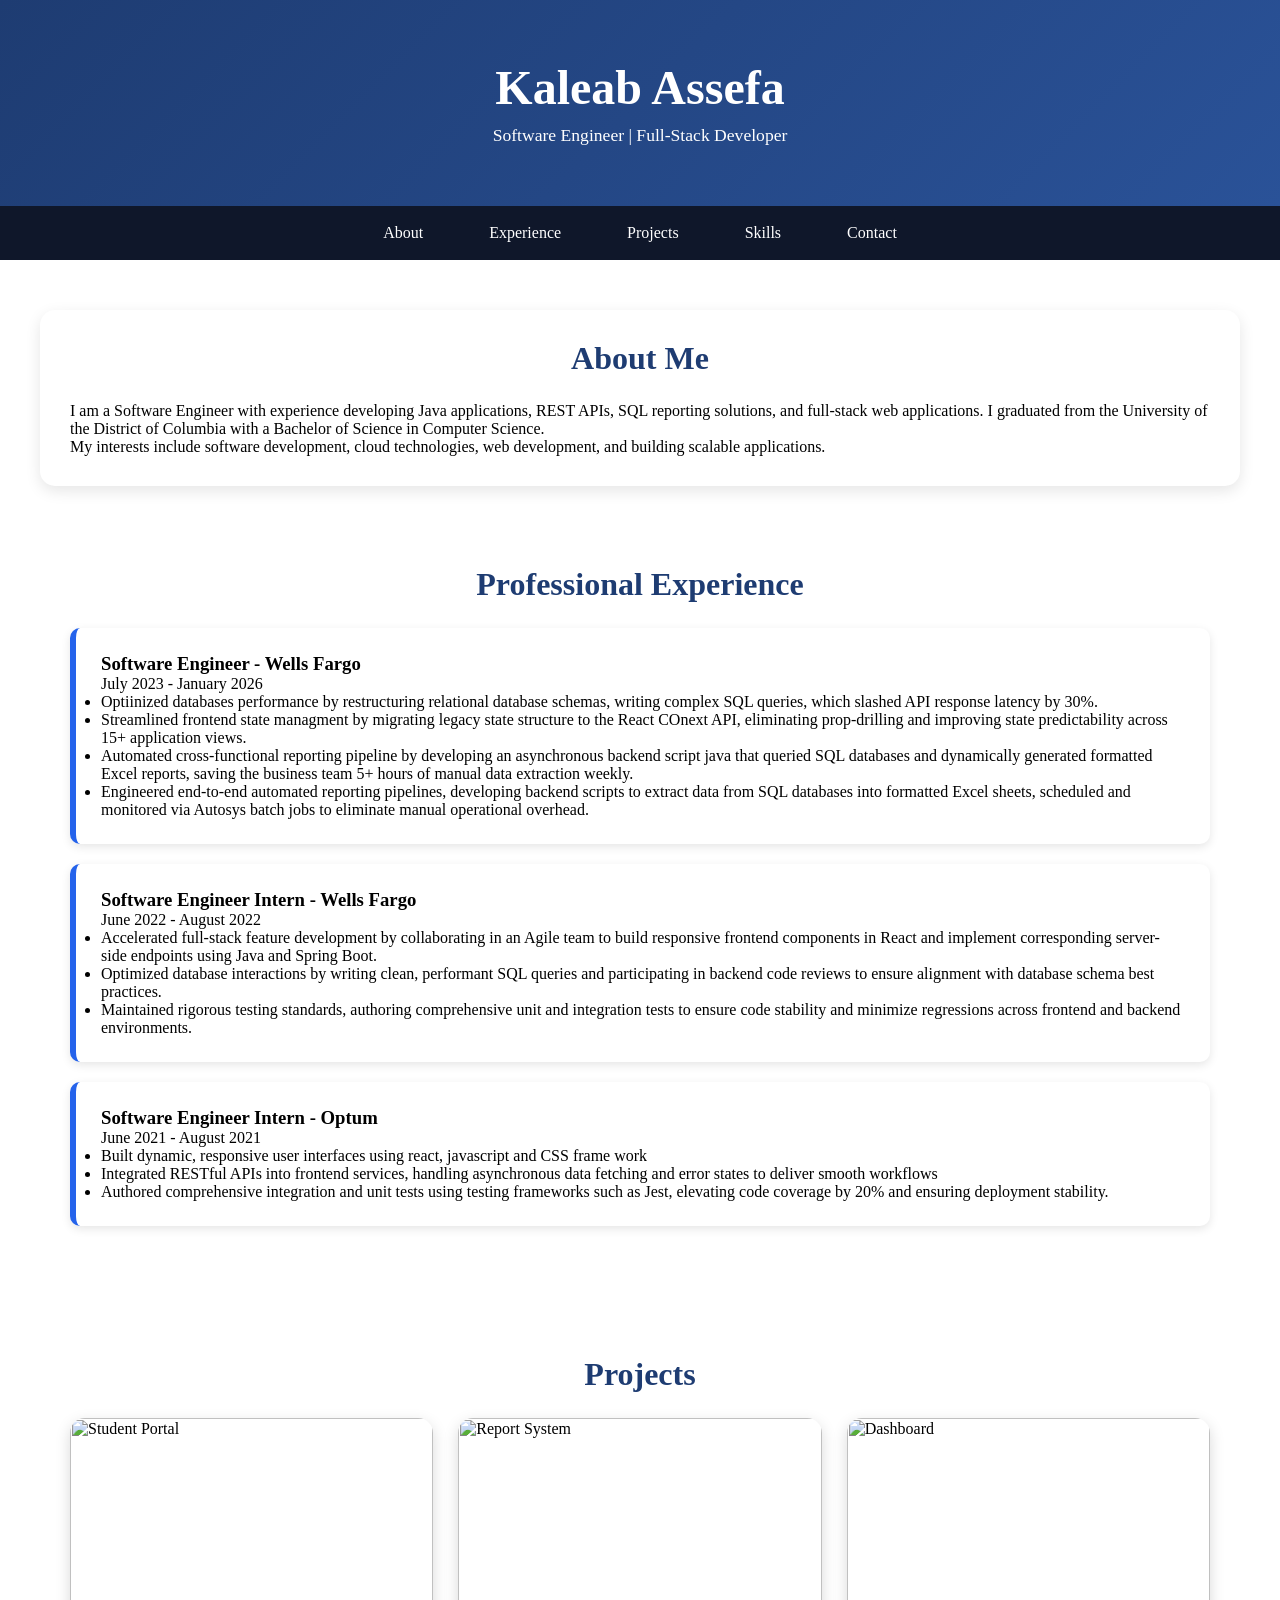
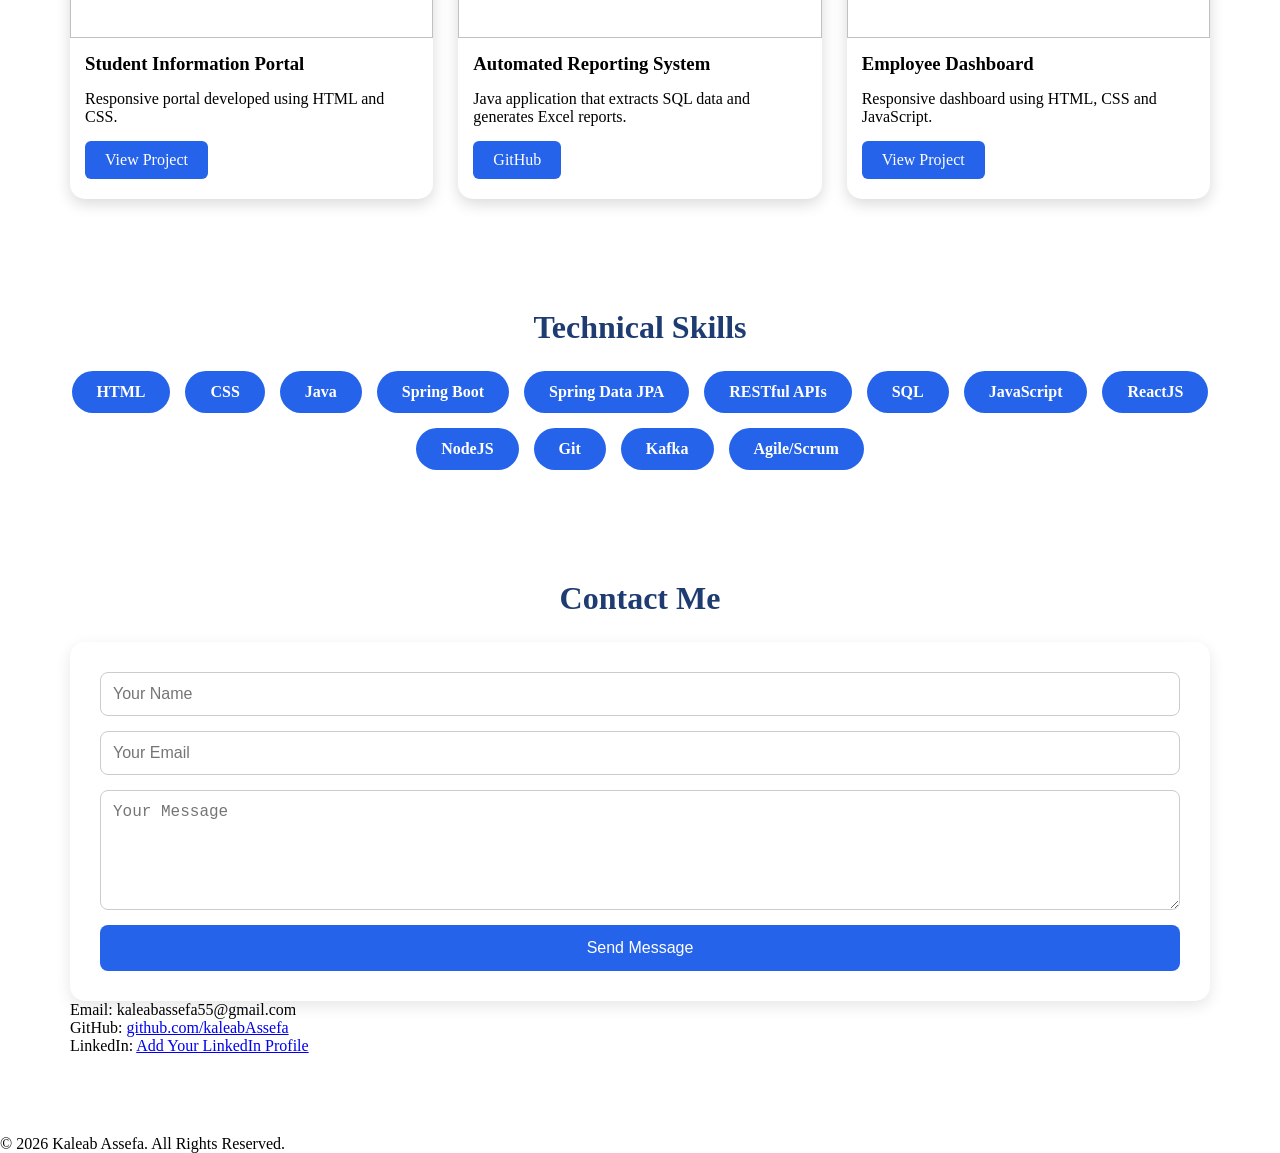
==== index.html @ f35e2665 "Adding first batch of HTML & CSS changes for the portfolio website" ====
<html lang="en">
<head>
    <meta charset="UTF-8">
    <meta name="viewport" content="width=device-width, initial-scale=1.0">
    <link rel="stylesheet" href="style.css">
    <title>Kaleab Assefa</title>
</head>
<body>
    <header>
    <h1>Kaleab Assefa</h1>
    <p>Software Engineer | Full-Stack Developer</p>
</header>

<nav>
    <ul>
        <li><a href="#about">About</a></li>
        <li><a href="#experience">Experience</a></li>
        <li><a href="#projects">Projects</a></li>
        <li><a href="#skills">Skills</a></li>
        <li><a href="#contact">Contact</a></li>
    </ul>
</nav>

<section id="about">
    <h2>About Me</h2>

    <p>
        I am a Software Engineer with experience developing Java applications,
        REST APIs, SQL reporting solutions, and full-stack web applications.
        I graduated from the University of the District of Columbia with a
        Bachelor of Science in Computer Science.
    </p>

    <p>
        My interests include software development, cloud technologies,
        web development, and building scalable applications.
    </p>
</section>

<section id="experience">
    <h2>Professional Experience</h2>

    <article>
        <h3>Software Engineer - Wells Fargo</h3>
        <p>July 2023 - January 2026</p>

        <ul>
            <li>Optiinized databases performance by restructuring relational database schemas, writing complex SQL queries, which slashed API response latency by 30%.</li>
            <li>Streamlined frontend state managment by migrating legacy state structure to the React COnext API, eliminating prop-drilling and improving state predictability across 15+ application views.</li>
            <li>Automated cross-functional reporting pipeline by developing an asynchronous backend script java that queried SQL databases and dynamically generated formatted Excel reports, saving the business team 5+ hours of manual data extraction weekly.</li>
            <li>Engineered end-to-end automated reporting pipelines, developing backend scripts to extract data from SQL databases into formatted Excel sheets, scheduled and monitored via Autosys batch jobs to eliminate manual operational overhead.</li>
        </ul>
    </article>

    <article>
        <h3>Software Engineer Intern - Wells Fargo</h3>
        <p>June 2022 - August 2022</p>

        <ul>
            <li>Accelerated full-stack feature development by collaborating in an Agile team to build responsive frontend components in React and implement corresponding server-side endpoints using Java and Spring Boot.</li>
            <li>Optimized database interactions by writing clean, performant SQL queries and participating in backend code reviews to ensure alignment with database schema best practices.</li>
            <li>Maintained rigorous testing standards, authoring comprehensive unit and integration tests to ensure code stability and minimize regressions across frontend and backend environments.</li>
        </ul>
    </article>

    <article>
        <h3>Software Engineer Intern - Optum</h3>
        <p>June 2021 - August 2021</p>

        <ul>
            <li>Built dynamic, responsive user interfaces using react, javascript and CSS frame work</li>
            <li>Integrated RESTful APIs into frontend services, handling asynchronous data fetching and error states to deliver smooth workflows</li>
            <li>Authored comprehensive integration and unit tests using testing frameworks such as Jest, elevating code coverage by 20% and ensuring deployment stability.</li>
        </ul>
    </article>
</section>

<section id="projects">
    <h2>Projects</h2>

    <div class="project-container">

        <div class="project-card">
            <img src="images/student-portal.png" alt="Student Portal">
            <h3>Student Information Portal</h3>
            <p>
                Responsive portal developed using HTML and CSS.
            </p>
            <a href="#">View Project</a>
        </div>

        <div class="project-card">
            <img src="images/report-system.png" alt="Report System">
            <h3>Automated Reporting System</h3>
            <p>
                Java application that extracts SQL data and generates Excel reports.
            </p>
            <a href="#">GitHub</a>
        </div>

        <div class="project-card">
            <img src="images/employee-dashboard.png" alt="Dashboard">
            <h3>Employee Dashboard</h3>
            <p>
                Responsive dashboard using HTML, CSS and JavaScript.
            </p>
            <a href="#">View Project</a>
        </div>

    </div>
</section>

<section id="skills">
    <h2>Technical Skills</h2>

    <div class="skills-container">

        <div class="skill-box">HTML</div>
        <div class="skill-box">CSS</div>
        <div class="skill-box">Java</div>
        <div class="skill-box">Spring Boot</div>
        <div class="skill-box">Spring Data JPA</div>
        <div class="skill-box">RESTful APIs</div>
        <div class="skill-box">SQL</div>
        <div class="skill-box">JavaScript</div>
        <div class="skill-box">ReactJS</div>
        <div class="skill-box">NodeJS</div>
        <div class="skill-box">Git</div>
        <div class="skill-box">Kafka</div>
        <div class="skill-box">Agile/Scrum</div>


    </div>
</section>

<section id="contact">
    <h2>Contact Me</h2>

    <form>

        <input type="text" placeholder="Your Name" required>

        <input type="email" placeholder="Your Email" required>

        <textarea placeholder="Your Message"></textarea>

        <button type="submit">Send Message</button>

    </form>

    <div class="contact-links">
        <p>Email: kaleabassefa55@gmail.com</p>
        <p>
            GitHub:
            <a href="https://github.com/kaleabAssefa" target="_blank">
                github.com/kaleabAssefa
            </a>
        </p>

        <p>
            LinkedIn:
            <a href="#" target="_blank">
                Add Your LinkedIn Profile
            </a>
        </p>
    </div>
</section>

<footer>
    <p>&copy; 2026 Kaleab Assefa. All Rights Reserved.</p>
</footer>
    
</body>
</html>
---- style.css ----
/* Global styling */

* {
    margin: 0;
    padding: 0;
    box-sizing: border-box;
}

html {
    scroll-behavior: smooth;
}

/* header section */
header {
    background: linear-gradient(135deg, #1e3c72, #2a5298);
    color: white;
    text-align: center;
    padding: 60px 20px;
}

header h1 {
    font-size: 3rem;
    margin-bottom: 10px;
}

header p {
    font-size: 1.1rem;
}

/* Navigation Bar */

nav {
    background-color: #0f172a;
    position: sticky;
    top: 0;
    z-index: 100;
}

nav ul {
    display: flex;
    justify-content: center;
    list-style: none;
    flex-wrap: wrap;
}

nav li {
    margin: 0 15px;
}

nav a {
    display: block;
    color: white;
    text-decoration: none;
    padding: 18px;
    transition: 0.3s;
}

nav a:hover {
    color: #38bdf8;
    transform: translateY(-2px);
}
/* Section Styling */
section {
    max-width: 1200px;
    margin: 50px auto;
    padding: 30px;
}

section h2 {
    text-align: center;
    color: #1e3c72;
    margin-bottom: 25px;
    font-size: 2rem;
}
/* About Section Card */
#about {
    background: white;
    border-radius: 15px;
    padding: 30px;
    box-shadow: 0 5px 15px rgba(0,0,0,0.1);
}

/* Experience Cards */
article {
    background: white;
    padding: 25px;
    margin-bottom: 20px;
    border-left: 6px solid #2563eb;
    border-radius: 10px;
    box-shadow: 0 3px 10px rgba(0,0,0,0.1);
}

article:hover {
    transform: translateY(-5px);
    transition: 0.3s;
}

/* Project Grid */
.project-container {
    display: grid;
    grid-template-columns: repeat(auto-fit, minmax(320px, 1fr));
    gap: 25px;
}

.project-card {
    background: white;
    border-radius: 15px;
    overflow: hidden;
    box-shadow: 0 5px 15px rgba(0,0,0,0.15);
    transition: 0.4s;
}

.project-card:hover {
    transform: translateY(-10px);
}

.project-card img {
    width: 100%;
    height: 220px;
    object-fit: cover;
}

.project-card h3 {
    padding: 15px;
}

.project-card p {
    padding: 0 15px 15px;
}

.project-card a {
    display: inline-block;
    margin: 0 15px 20px;
    padding: 10px 20px;
    background: #2563eb;
    color: white;
    border-radius: 6px;
    text-decoration: none;
}

.project-card a:hover {
    background: #1d4ed8;
}

/* Skills Section  */
.skills-container {
    display: flex;
    flex-wrap: wrap;
    justify-content: center;
    gap: 15px;
}

.skill-box {
    background: #2563eb;
    color: white;
    padding: 12px 25px;
    border-radius: 25px;
    font-weight: bold;
    transition: 0.3s;
}

.skill-box:hover {
    background: #1e40af;
    transform: scale(1.1);
}

/* Contact form */
form {
    background: white;
    padding: 30px;
    border-radius: 15px;
    box-shadow: 0 5px 15px rgba(0,0,0,0.1);

    display: flex;
    flex-direction: column;
    gap: 15px;
}

input,
textarea {
    padding: 12px;
    border: 1px solid #ccc;
    border-radius: 8px;
    font-size: 1rem;
}

textarea {
    resize: vertical;
    min-height: 120px;
}

button {
    background: #2563eb;
    color: white;
    border: none;
    padding: 14px;
    border-radius: 8px;
    cursor: pointer;
    font-size: 1rem;
}

button:hover {
    background: #1d4ed8;
}

Footer
footer {
    background: #0f172a;
    color: white;
    text-align: center;
    padding: 25px;
    margin-top: 50px;
} 

/* body {
    font-family: 'Segoe UI', sans-serif;
    background-color: #f4f7fc;
    color: #333;
    line-height: 1.6;
}

.project-container {
    display: grid;
    grid-template-columns: repeat(auto-fit, minmax(300px, 1fr));
    gap: 20px;
}

.project-card {
    border-radius: 12px;
    padding: 15px;
    box-shadow: 0 0 10px rgba(0,0,0,0.2);
    transition: 0.3s;
}

.project-card:hover {
    transform: scale(1.05);
} */
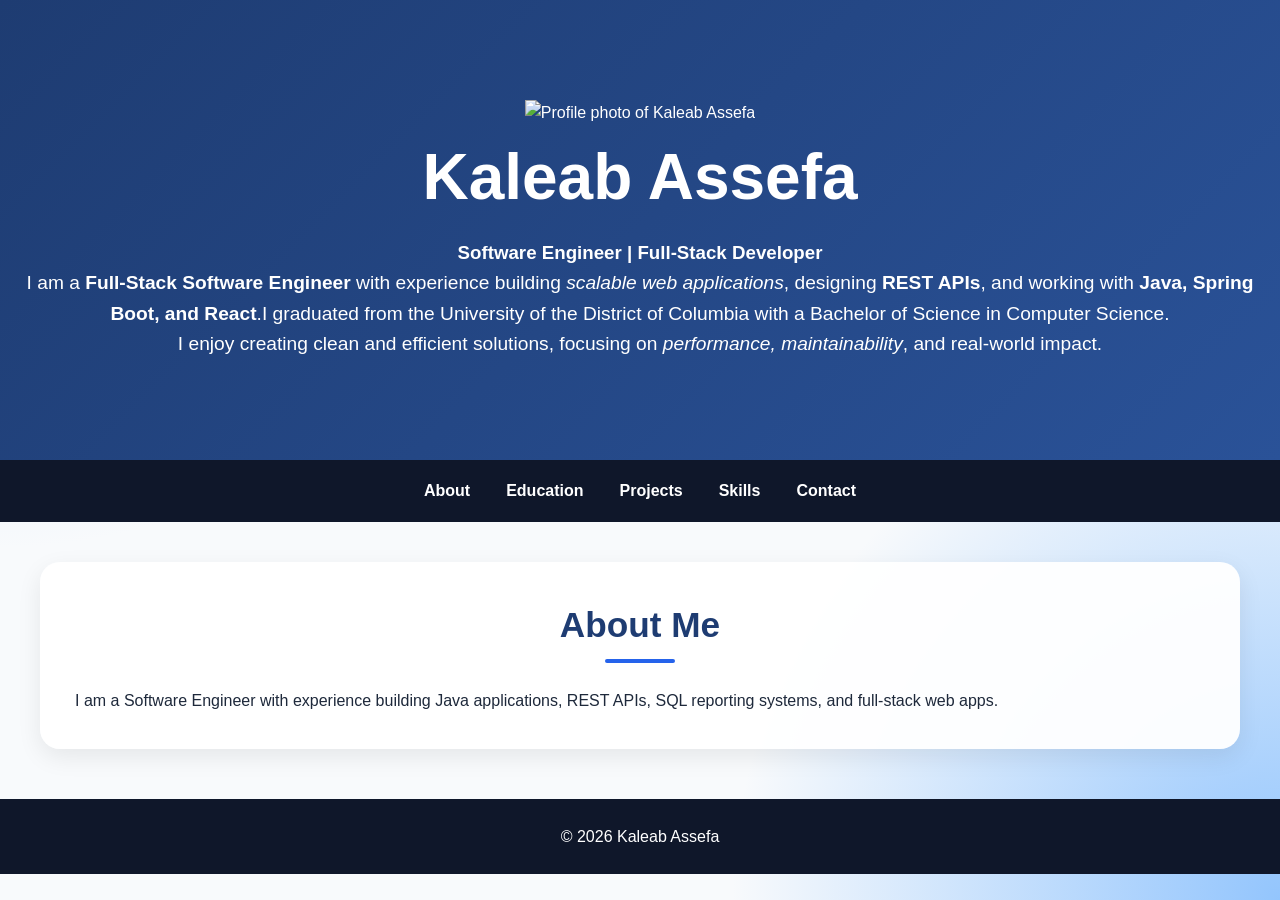
==== commit a781683a: "Fixed the structure of the code by using internal navigation to fulfil the requirment" ====
--- a/index.html
+++ b/index.html
@@ -1,174 +1,60 @@
 <html lang="en">
+
 <head>
     <meta charset="UTF-8">
     <meta name="viewport" content="width=device-width, initial-scale=1.0">
     <link rel="stylesheet" href="style.css">
-    <title>Kaleab Assefa</title>
+    <title>About Kaleab Assefa</title>
 </head>
+
 <body>
     <header>
-    <h1>Kaleab Assefa</h1>
-    <p>Software Engineer | Full-Stack Developer</p>
-</header>
 
-<nav>
-    <ul>
-        <li><a href="#about">About</a></li>
-        <li><a href="#experience">Experience</a></li>
-        <li><a href="#projects">Projects</a></li>
-        <li><a href="#skills">Skills</a></li>
-        <li><a href="#contact">Contact</a></li>
-    </ul>
-</nav>
+        <img src="images/profile.jpg" alt="Profile photo of Kaleab Assefa">
 
-<section id="about">
-    <h2>About Me</h2>
+        <h1>Kaleab Assefa</h1>
 
-    <p>
-        I am a Software Engineer with experience developing Java applications,
-        REST APIs, SQL reporting solutions, and full-stack web applications.
-        I graduated from the University of the District of Columbia with a
-        Bachelor of Science in Computer Science.
-    </p>
+        <h3>Software Engineer | Full-Stack Developer</h3>
 
-    <p>
-        My interests include software development, cloud technologies,
-        web development, and building scalable applications.
-    </p>
-</section>
-
-<section id="experience">
-    <h2>Professional Experience</h2>
-
-    <article>
-        <h3>Software Engineer - Wells Fargo</h3>
-        <p>July 2023 - January 2026</p>
-
-        <ul>
-            <li>Optiinized databases performance by restructuring relational database schemas, writing complex SQL queries, which slashed API response latency by 30%.</li>
-            <li>Streamlined frontend state managment by migrating legacy state structure to the React COnext API, eliminating prop-drilling and improving state predictability across 15+ application views.</li>
-            <li>Automated cross-functional reporting pipeline by developing an asynchronous backend script java that queried SQL databases and dynamically generated formatted Excel reports, saving the business team 5+ hours of manual data extraction weekly.</li>
-            <li>Engineered end-to-end automated reporting pipelines, developing backend scripts to extract data from SQL databases into formatted Excel sheets, scheduled and monitored via Autosys batch jobs to eliminate manual operational overhead.</li>
-        </ul>
-    </article>
-
-    <article>
-        <h3>Software Engineer Intern - Wells Fargo</h3>
-        <p>June 2022 - August 2022</p>
-
-        <ul>
-            <li>Accelerated full-stack feature development by collaborating in an Agile team to build responsive frontend components in React and implement corresponding server-side endpoints using Java and Spring Boot.</li>
-            <li>Optimized database interactions by writing clean, performant SQL queries and participating in backend code reviews to ensure alignment with database schema best practices.</li>
-            <li>Maintained rigorous testing standards, authoring comprehensive unit and integration tests to ensure code stability and minimize regressions across frontend and backend environments.</li>
-        </ul>
-    </article>
-
-    <article>
-        <h3>Software Engineer Intern - Optum</h3>
-        <p>June 2021 - August 2021</p>
-
-        <ul>
-            <li>Built dynamic, responsive user interfaces using react, javascript and CSS frame work</li>
-            <li>Integrated RESTful APIs into frontend services, handling asynchronous data fetching and error states to deliver smooth workflows</li>
-            <li>Authored comprehensive integration and unit tests using testing frameworks such as Jest, elevating code coverage by 20% and ensuring deployment stability.</li>
-        </ul>
-    </article>
-</section>
-
-<section id="projects">
-    <h2>Projects</h2>
-
-    <div class="project-container">
-
-        <div class="project-card">
-            <img src="images/student-portal.png" alt="Student Portal">
-            <h3>Student Information Portal</h3>
-            <p>
-                Responsive portal developed using HTML and CSS.
-            </p>
-            <a href="#">View Project</a>
-        </div>
-
-        <div class="project-card">
-            <img src="images/report-system.png" alt="Report System">
-            <h3>Automated Reporting System</h3>
-            <p>
-                Java application that extracts SQL data and generates Excel reports.
-            </p>
-            <a href="#">GitHub</a>
-        </div>
-
-        <div class="project-card">
-            <img src="images/employee-dashboard.png" alt="Dashboard">
-            <h3>Employee Dashboard</h3>
-            <p>
-                Responsive dashboard using HTML, CSS and JavaScript.
-            </p>
-            <a href="#">View Project</a>
-        </div>
-
-    </div>
-</section>
-
-<section id="skills">
-    <h2>Technical Skills</h2>
-
-    <div class="skills-container">
-
-        <div class="skill-box">HTML</div>
-        <div class="skill-box">CSS</div>
-        <div class="skill-box">Java</div>
-        <div class="skill-box">Spring Boot</div>
-        <div class="skill-box">Spring Data JPA</div>
-        <div class="skill-box">RESTful APIs</div>
-        <div class="skill-box">SQL</div>
-        <div class="skill-box">JavaScript</div>
-        <div class="skill-box">ReactJS</div>
-        <div class="skill-box">NodeJS</div>
-        <div class="skill-box">Git</div>
-        <div class="skill-box">Kafka</div>
-        <div class="skill-box">Agile/Scrum</div>
-
-
-    </div>
-</section>
-
-<section id="contact">
-    <h2>Contact Me</h2>
-
-    <form>
-
-        <input type="text" placeholder="Your Name" required>
-
-        <input type="email" placeholder="Your Email" required>
-
-        <textarea placeholder="Your Message"></textarea>
-
-        <button type="submit">Send Message</button>
-
-    </form>
-
-    <div class="contact-links">
-        <p>Email: kaleabassefa55@gmail.com</p>
         <p>
-            GitHub:
-            <a href="https://github.com/kaleabAssefa" target="_blank">
-                github.com/kaleabAssefa
-            </a>
+            I am a <strong> Full-Stack Software Engineer</strong> with experience building
+            <em>scalable web applications</em>, designing <strong>REST APIs</strong>,
+            and working with <strong>Java, Spring Boot, and React</strong>.I graduated from the University of the
+            District of Columbia with a
+            Bachelor of Science in Computer Science.
         </p>
 
         <p>
-            LinkedIn:
-            <a href="#" target="_blank">
-                Add Your LinkedIn Profile
-            </a>
+            I enjoy creating clean and efficient solutions, focusing on
+            <em>performance, maintainability</em>, and real-world impact.
         </p>
-    </div>
-</section>
 
-<footer>
-    <p>&copy; 2026 Kaleab Assefa. All Rights Reserved.</p>
-</footer>
-    
+    </header>
+
+    <nav>
+        <ul>
+            <li><a href="index.html">About</a></li>
+            <li><a href="education.html">Education</a></li>
+            <li><a href="projects.html">Projects</a></li>
+            <li><a href="skills.html">Skills</a></li>
+            <li><a href="contact.html">Contact</a></li>
+        </ul>
+    </nav>
+
+    <section>
+        <h2>About Me</h2>
+        <p>
+            I am a Software Engineer with experience building Java applications,
+            REST APIs, SQL reporting systems, and full-stack web apps.
+
+
+        </p>
+    </section>
+
+    <footer>
+        <p>&copy; 2026 Kaleab Assefa</p>
+    </footer>
+
 </body>
+
 </html>
--- a/style.css
+++ b/style.css
@@ -1,5 +1,3 @@
-/* Global styling */
-
 * {
     margin: 0;
     padding: 0;
@@ -10,27 +8,34 @@
     scroll-behavior: smooth;
 }
 
-/* header section */
+body {
+    font-family: 'Segoe UI', Tahoma, Geneva, Verdana, sans-serif;
+    background:
+        radial-gradient(circle at top left, #bfdbfe, transparent 35%),
+        radial-gradient(circle at bottom right, #93c5fd, transparent 35%),
+        #f8fafc;
+    color: #1e293b;
+    line-height: 1.6;
+}
+
 header {
     background: linear-gradient(135deg, #1e3c72, #2a5298);
     color: white;
     text-align: center;
-    padding: 60px 20px;
+    padding: 100px 20px;
 }
 
 header h1 {
-    font-size: 3rem;
+    font-size: 4rem;
     margin-bottom: 10px;
 }
 
 header p {
-    font-size: 1.1rem;
-}
-
-/* Navigation Bar */
+    font-size: 1.2rem;
+}
 
 nav {
-    background-color: #0f172a;
+    background: #0f172a;
     position: sticky;
     top: 0;
     z-index: 100;
@@ -43,75 +48,73 @@
     flex-wrap: wrap;
 }
 
-nav li {
-    margin: 0 15px;
-}
-
 nav a {
     display: block;
     color: white;
     text-decoration: none;
     padding: 18px;
+    font-weight: 600;
     transition: 0.3s;
 }
 
 nav a:hover {
     color: #38bdf8;
-    transform: translateY(-2px);
-}
-/* Section Styling */
+    background: rgba(255, 255, 255, 0.1);
+    border-radius: 8px;
+}
+
 section {
     max-width: 1200px;
-    margin: 50px auto;
-    padding: 30px;
+    margin: 40px auto;
+    padding: 35px;
+    background: rgba(255, 255, 255, 0.95);
+    border-radius: 20px;
+    box-shadow: 0 8px 25px rgba(0, 0, 0, 0.08);
 }
 
 section h2 {
     text-align: center;
     color: #1e3c72;
-    margin-bottom: 25px;
-    font-size: 2rem;
-}
-/* About Section Card */
-#about {
-    background: white;
-    border-radius: 15px;
-    padding: 30px;
-    box-shadow: 0 5px 15px rgba(0,0,0,0.1);
-}
-
-/* Experience Cards */
-article {
-    background: white;
-    padding: 25px;
-    margin-bottom: 20px;
-    border-left: 6px solid #2563eb;
+    margin-bottom: 35px;
+    font-size: 2.2rem;
+    position: relative;
+}
+
+section h2::after {
+    content: "";
+    width: 70px;
+    height: 4px;
+    background: #2563eb;
+    position: absolute;
+    left: 50%;
+    bottom: -10px;
+    transform: translateX(-50%);
     border-radius: 10px;
-    box-shadow: 0 3px 10px rgba(0,0,0,0.1);
-}
-
-article:hover {
-    transform: translateY(-5px);
-    transition: 0.3s;
-}
-
-/* Project Grid */
+}
+
+section h3 {
+    margin-top: 10px;
+    color: #1e3c72;
+}
+
 .project-container {
     display: grid;
-    grid-template-columns: repeat(auto-fit, minmax(320px, 1fr));
+    grid-template-columns: repeat(auto-fit, minmax(300px, 1fr));
     gap: 25px;
+    margin-top: 20px;
 }
 
 .project-card {
     background: white;
-    border-radius: 15px;
+    border-radius: 18px;
     overflow: hidden;
-    box-shadow: 0 5px 15px rgba(0,0,0,0.15);
-    transition: 0.4s;
+    box-shadow: 0 8px 20px rgba(0, 0, 0, 0.12);
+    transition: 0.3s;
+    margin-bottom: 15px;
 }
 
 .project-card:hover {
-    transform: translateY(-10px);
+    transform: translateY(-12px);
 }
 
 .project-card img {
@@ -120,29 +123,21 @@
     object-fit: cover;
 }
 
-.project-card h3 {
+.project-card h3,
+.project-card p {
     padding: 15px;
-}
-
-.project-card p {
-    padding: 0 15px 15px;
 }
 
 .project-card a {
     display: inline-block;
     margin: 0 15px 20px;
     padding: 10px 20px;
-    background: #2563eb;
-    color: white;
-    border-radius: 6px;
+    color: white;
+    background: linear-gradient(135deg, #2563eb, #3b82f6);
+    border-radius: 50px;
     text-decoration: none;
 }
 
-.project-card a:hover {
-    background: #1d4ed8;
-}
-
-/* Skills Section  */
 .skills-container {
     display: flex;
     flex-wrap: wrap;
@@ -151,87 +146,95 @@
 }
 
 .skill-box {
-    background: #2563eb;
-    color: white;
-    padding: 12px 25px;
-    border-radius: 25px;
+    background: linear-gradient(135deg, #2563eb, #3b82f6);
+    color: white;
+    padding: 14px 28px;
+    border-radius: 30px;
     font-weight: bold;
-    transition: 0.3s;
-}
-
-.skill-box:hover {
-    background: #1e40af;
-    transform: scale(1.1);
-}
-
-/* Contact form */
+}
+
 form {
-    background: white;
-    padding: 30px;
-    border-radius: 15px;
-    box-shadow: 0 5px 15px rgba(0,0,0,0.1);
-
     display: flex;
     flex-direction: column;
     gap: 15px;
 }
 
 input,
-textarea {
+textarea,
+select {
+    width: 100%;
     padding: 12px;
-    border: 1px solid #ccc;
+    border: 1px solid #d1d5db;
     border-radius: 8px;
-    font-size: 1rem;
-}
-
-textarea {
-    resize: vertical;
-    min-height: 120px;
+}
+
+input:focus,
+textarea:focus,
+select:focus {
+    border: 2px solid #2563eb;
+    outline: none;
+}
+
+fieldset {
+    border: 2px solid #e2e8f0;
+    border-radius: 12px;
+    padding: 20px;
+}
+
+legend {
+    font-weight: bold;
+    color: #1e3c72;
+}
+
+label {
+    font-weight: 600;
+    display: block;
+    margin: 8px 0;
+}
+
+.education-table {
+    width: 100%;
+    border-collapse: collapse;
+    margin-top: 20px;
+}
+
+.education-table th {
+    background: linear-gradient(135deg, #1e3c72, #2a5298);
+    color: white;
+    padding: 14px;
+}
+
+.education-table td {
+    padding: 14px;
+    border-bottom: 1px solid #e2e8f0;
+}
+
+.education-table tr:nth-child(even) {
+    background: #f8fafc;
+}
+
+.education-table tr:hover {
+    background: #f1f5f9;
 }
 
 button {
-    background: #2563eb;
+    background: linear-gradient(135deg, #2563eb, #3b82f6);
     color: white;
     border: none;
     padding: 14px;
-    border-radius: 8px;
+    border-radius: 50px;
     cursor: pointer;
-    font-size: 1rem;
+    transition: 0.3s;
 }
 
 button:hover {
-    background: #1d4ed8;
-}
-
-Footer
+    transform: translateY(-3px);
+}
+
 footer {
     background: #0f172a;
     color: white;
     text-align: center;
     padding: 25px;
     margin-top: 50px;
-} 
-
-/* body {
-    font-family: 'Segoe UI', sans-serif;
-    background-color: #f4f7fc;
-    color: #333;
-    line-height: 1.6;
-}
-
-.project-container {
-    display: grid;
-    grid-template-columns: repeat(auto-fit, minmax(300px, 1fr));
-    gap: 20px;
-}
-
-.project-card {
-    border-radius: 12px;
-    padding: 15px;
-    box-shadow: 0 0 10px rgba(0,0,0,0.2);
-    transition: 0.3s;
-}
-
-.project-card:hover {
-    transform: scale(1.05);
-} */+}
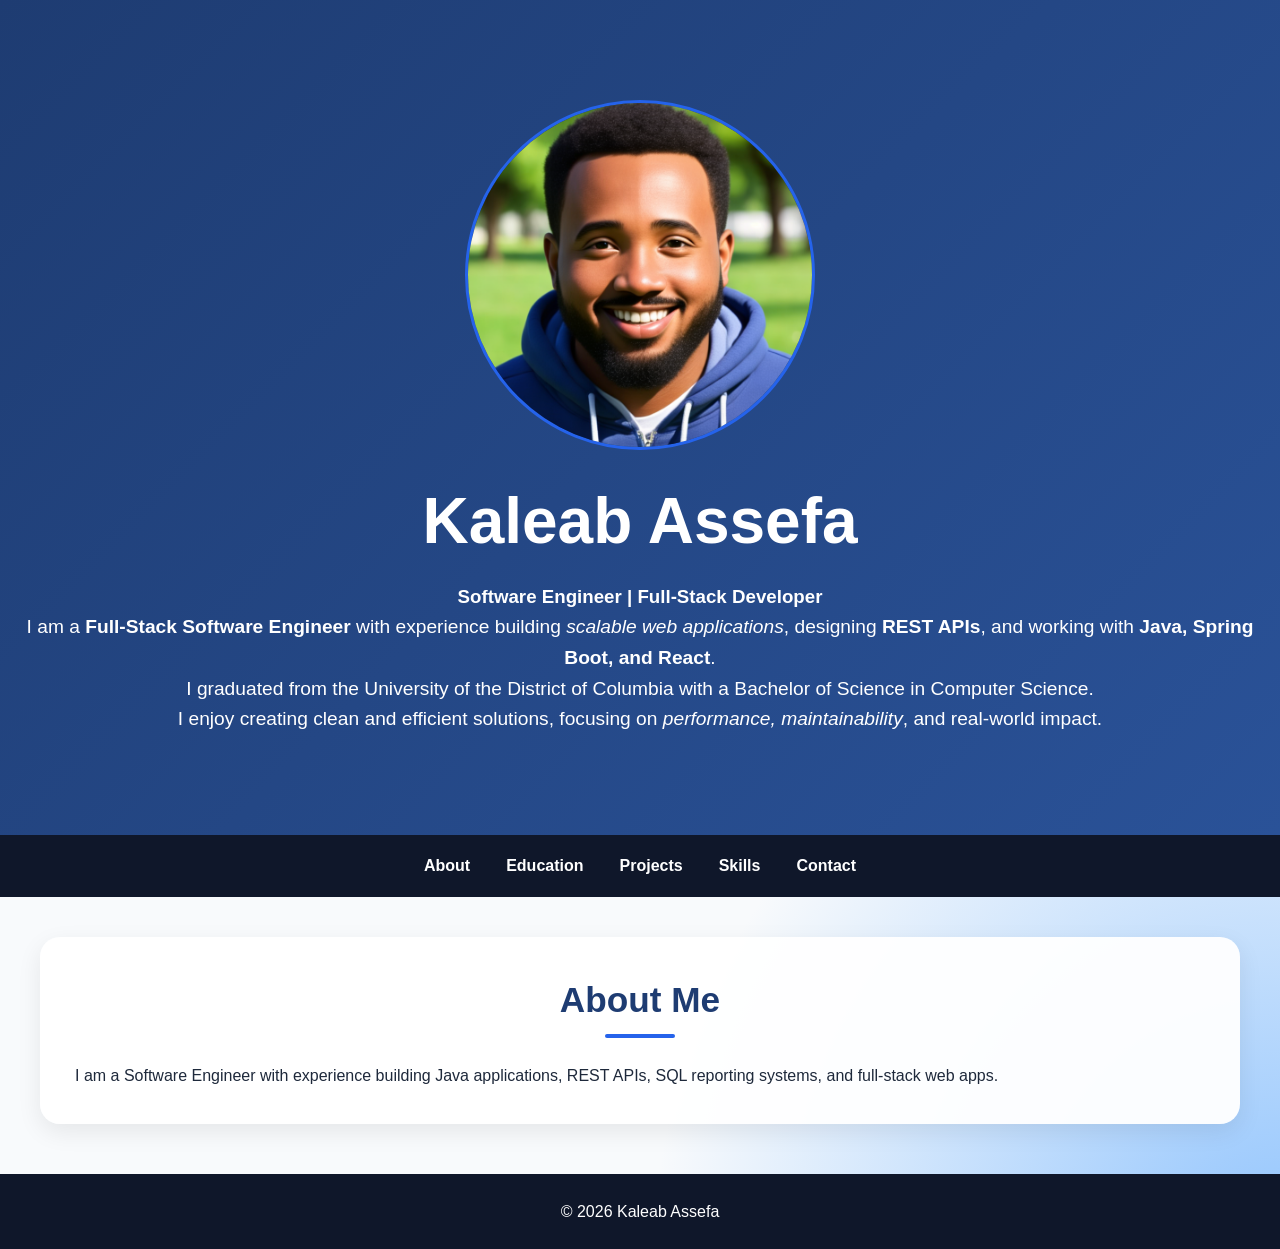
==== commit c5084a4c: "Added profile picture to the website" ====
--- a/index.html
+++ b/index.html
@@ -10,7 +10,7 @@
 <body>
     <header>
 
-        <img src="images/profile.jpg" alt="Profile photo of Kaleab Assefa">
+        <img src="images/profile.png" alt="Profile photo of Kaleab Assefa">
 
         <h1>Kaleab Assefa</h1>
 
@@ -19,7 +19,11 @@
         <p>
             I am a <strong> Full-Stack Software Engineer</strong> with experience building
             <em>scalable web applications</em>, designing <strong>REST APIs</strong>,
-            and working with <strong>Java, Spring Boot, and React</strong>.I graduated from the University of the
+            and working with <strong>Java, Spring Boot, and React</strong>.
+        </p>
+
+        <p>
+            I graduated from the University of the
             District of Columbia with a
             Bachelor of Science in Computer Science.
         </p>
--- a/style.css
+++ b/style.css
@@ -23,6 +23,16 @@
     color: white;
     text-align: center;
     padding: 100px 20px;
+}
+
+header img {
+    width: 350px;
+    height: 350px;
+    border-radius: 100%;
+    object-fit: cover;
+    display: block;
+    margin: 0 auto 20px auto;
+    border: 3px solid #2563eb;
 }
 
 header h1 {
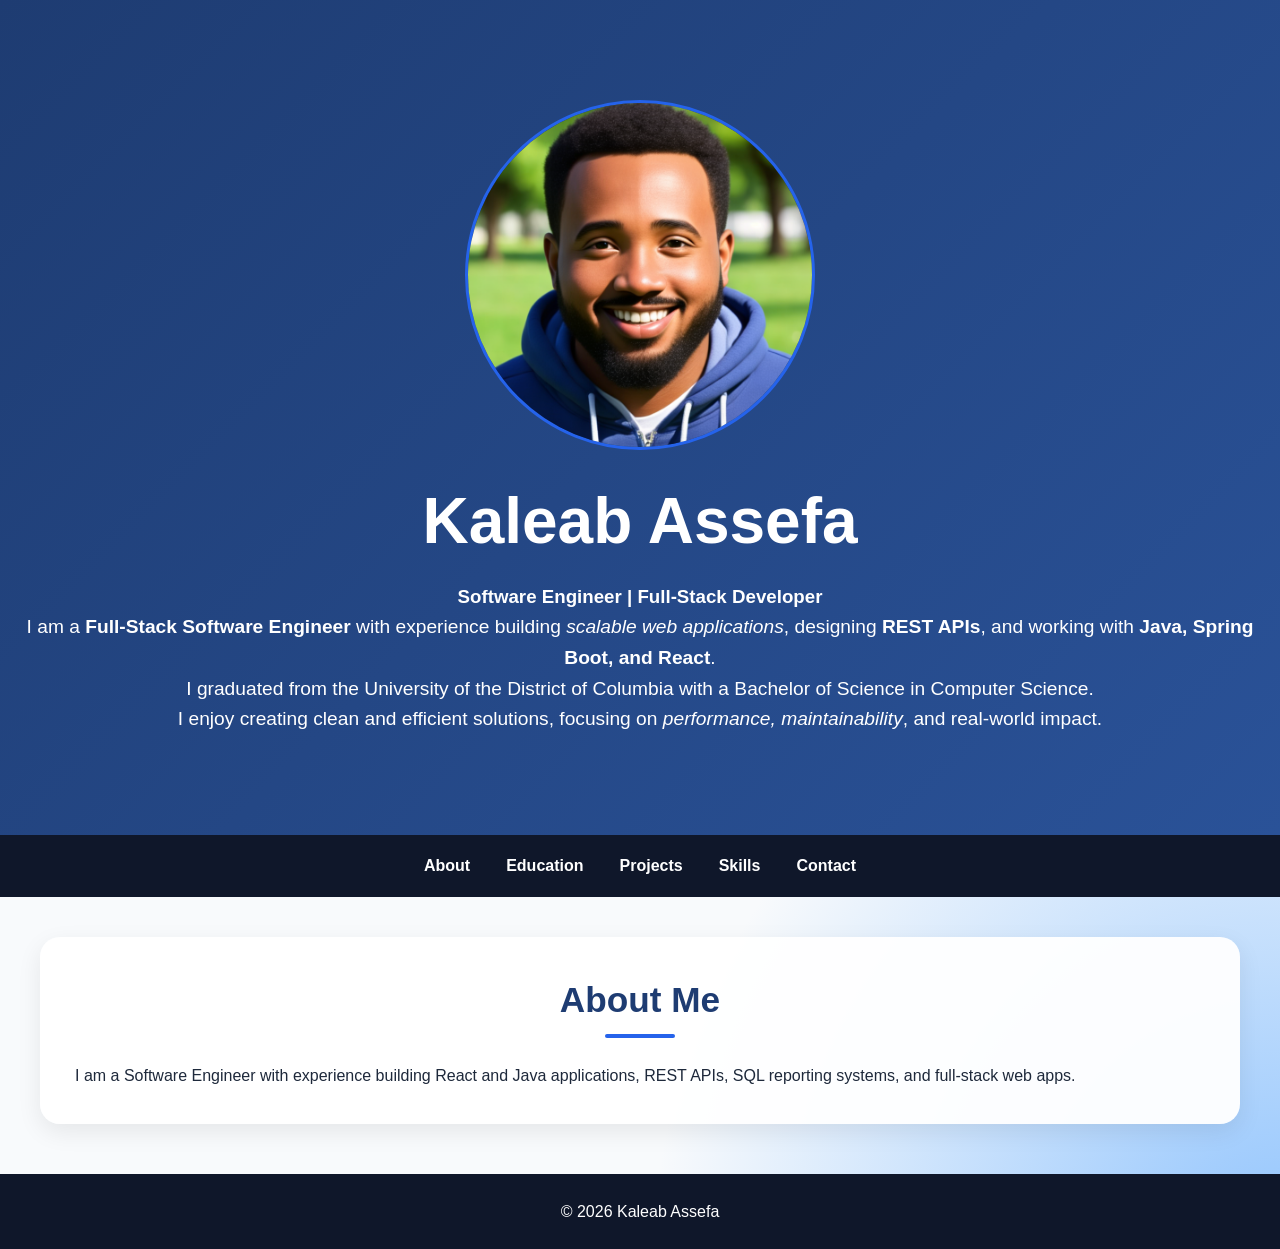
==== commit 57f194fa: "Added a letter in the index file" ====
--- a/index.html
+++ b/index.html
@@ -48,7 +48,7 @@
     <section>
         <h2>About Me</h2>
         <p>
-            I am a Software Engineer with experience building Java applications,
+            I am a Software Engineer with experience building React and Java applications,
             REST APIs, SQL reporting systems, and full-stack web apps.
 
 
